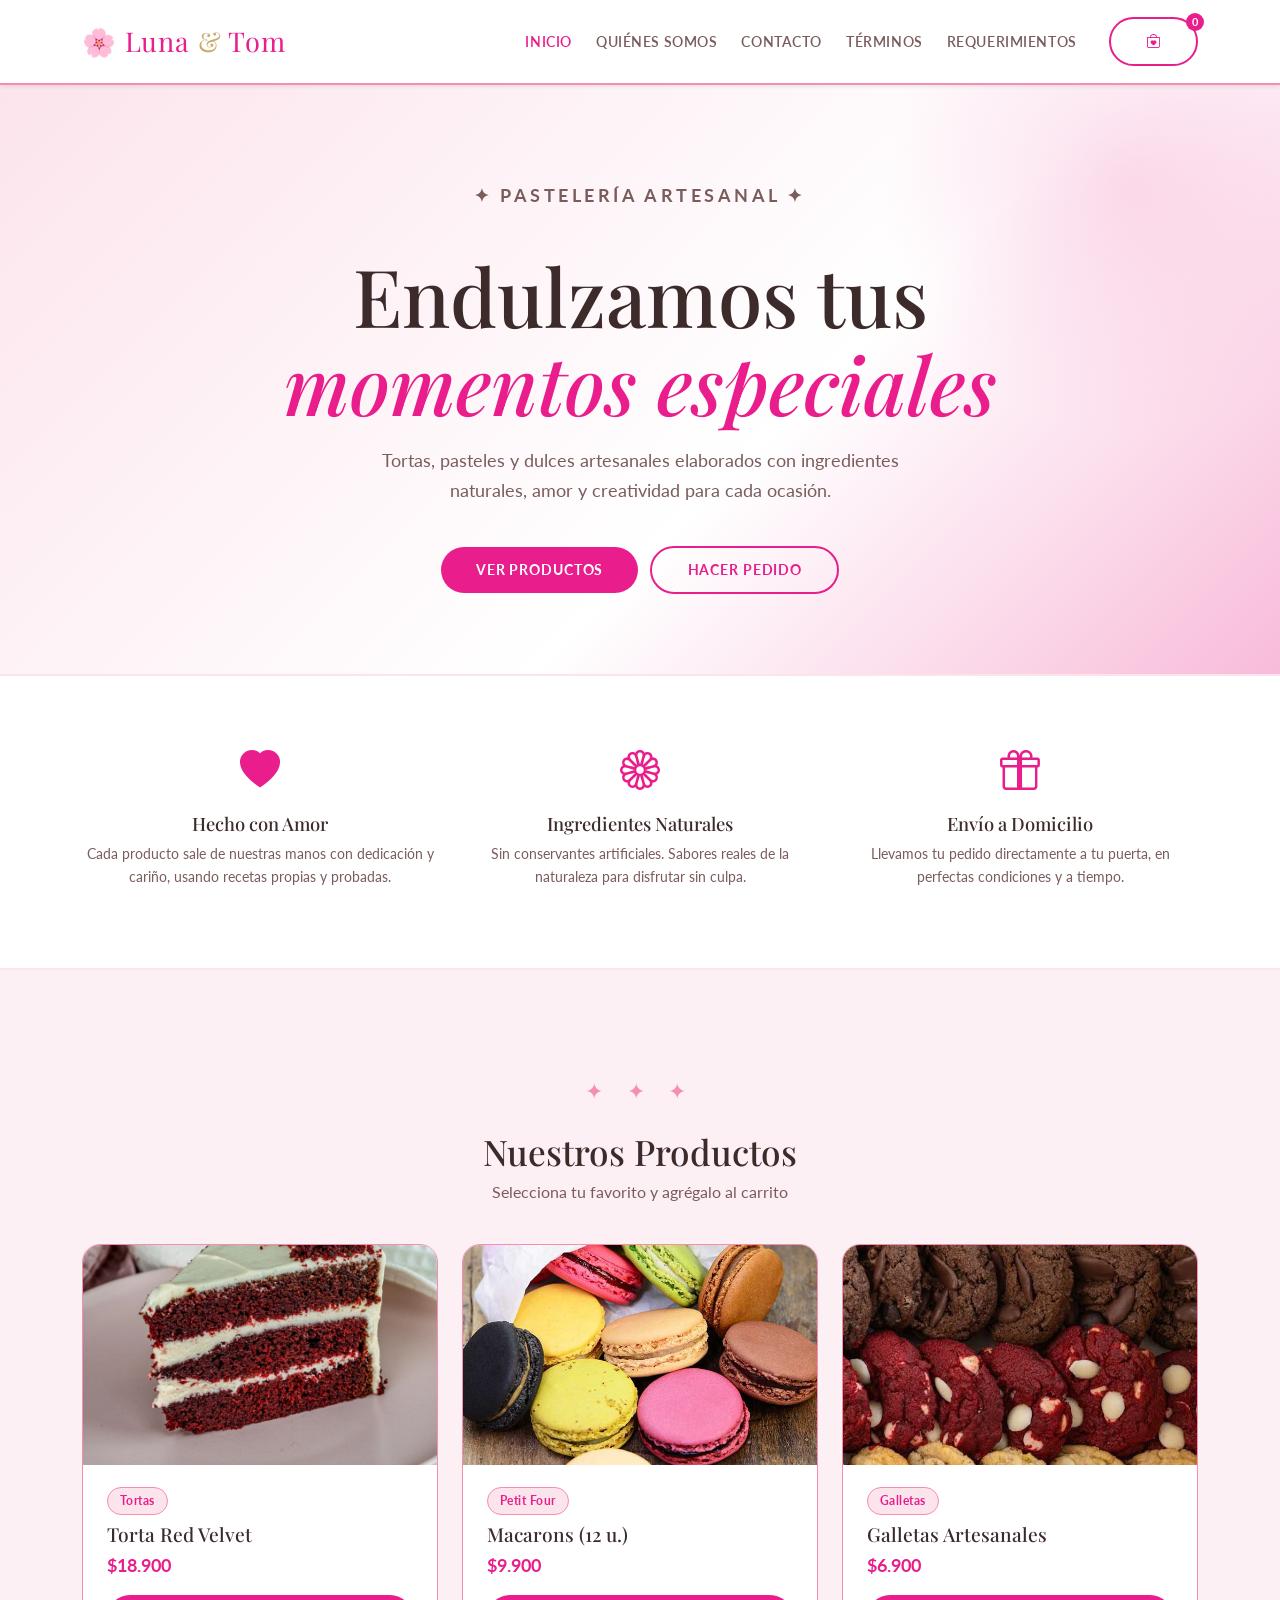
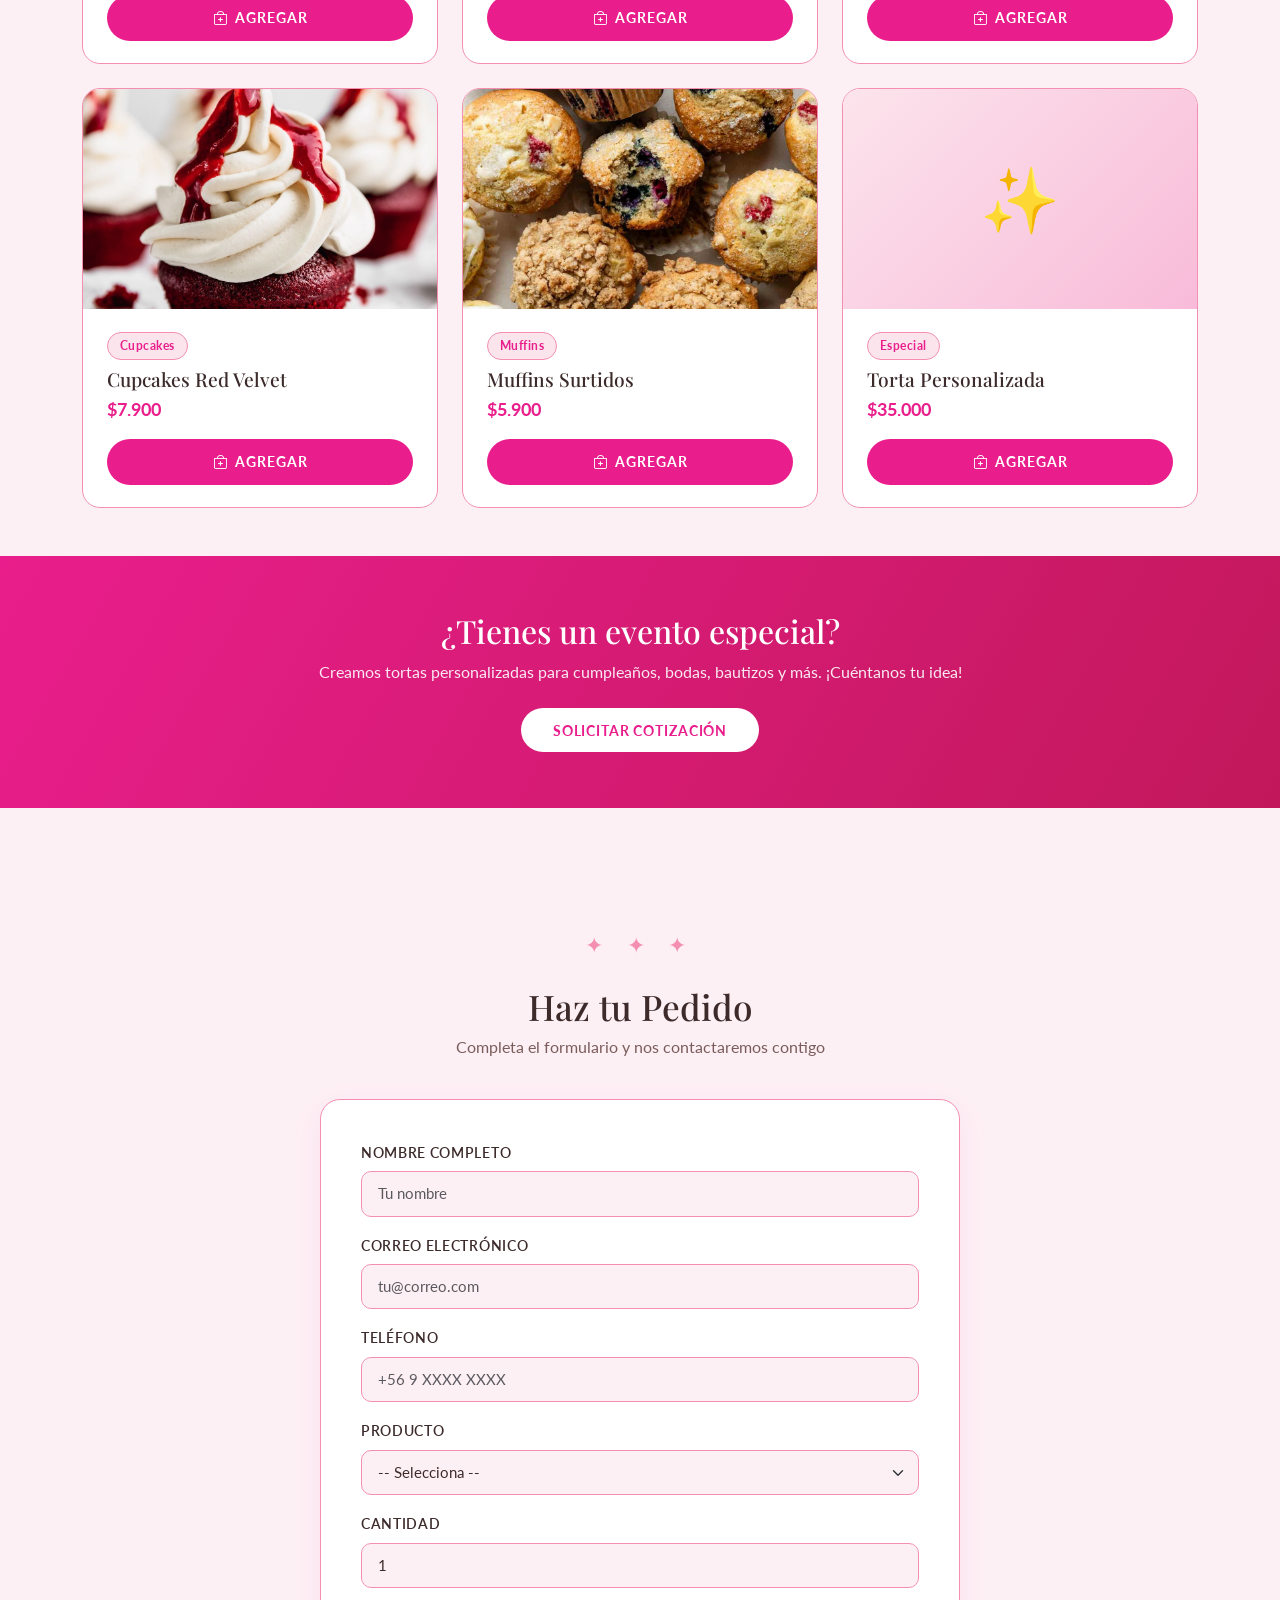
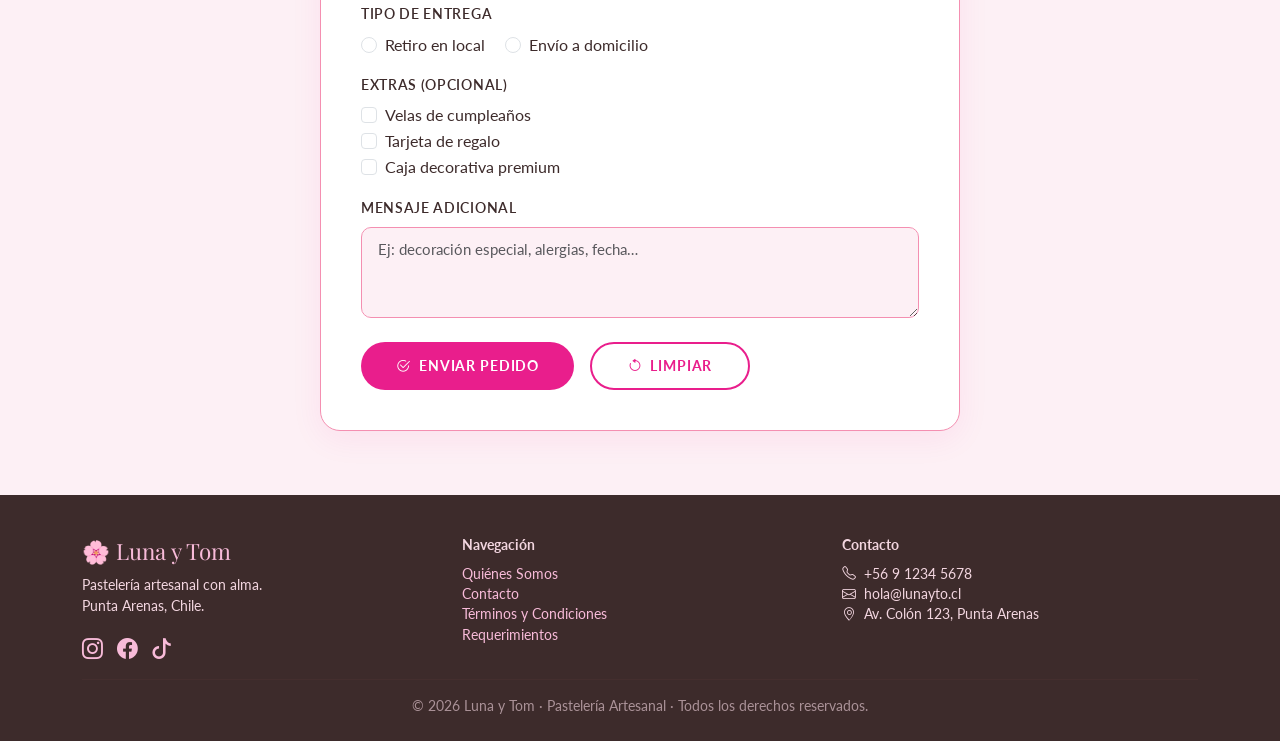
==== index.html @ a7d25763 "Add files via upload" ====
<!DOCTYPE html>
<html lang="es">
<head>
  <meta charset="UTF-8" />
  <meta name="viewport" content="width=device-width, initial-scale=1.0" />
  <title>Luna y Tom – Pastelería Artesanal</title>
 
  <!-- Bootstrap 5 -->
  <link href="https://cdn.jsdelivr.net/npm/bootstrap@5.3.3/dist/css/bootstrap.min.css" rel="stylesheet" />
  <!-- Google Fonts -->
  <link href="https://fonts.googleapis.com/css2?family=Playfair+Display:ital,wght@0,400;0,700;1,400&family=Lato:wght@300;400;700&display=swap" rel="stylesheet" />
  <!-- Bootstrap Icons -->
  <link href="https://cdn.jsdelivr.net/npm/bootstrap-icons@1.11.3/font/bootstrap-icons.css" rel="stylesheet" />
  <!-- Estilos propios -->
  <link rel="stylesheet" href="style.css" />
</head>
<body>
 
<!-- ══════════ NAVBAR ══════════ -->
<nav class="navbar navbar-expand-lg sticky-top shadow-sm">
  <div class="container">
    <a class="navbar-brand" href="index.html">🌸 Luna <span>&amp;</span> Tom</a>
    <button class="navbar-toggler" type="button" data-bs-toggle="collapse" data-bs-target="#navMenu">
      <span class="navbar-toggler-icon"></span>
    </button>
    <div class="collapse navbar-collapse" id="navMenu">
      <ul class="navbar-nav ms-auto align-items-lg-center gap-lg-2">
        <li class="nav-item"><a class="nav-link active" href="index.html">Inicio</a></li>
        <li class="nav-item"><a class="nav-link" href="nosotros.html">Quiénes Somos</a></li>
        <li class="nav-item"><a class="nav-link" href="contacto.html">Contacto</a></li>
        <li class="nav-item"><a class="nav-link" href="terminos.html">Términos</a></li>
        <li class="nav-item"><a class="nav-link" href="requerimientos.html">Requerimientos</a></li>
        <li class="nav-item ms-lg-3">
          <button class="btn-outline-luna cart-btn" id="btnCarrito" onclick="verCarrito()">
            <i class="bi bi-bag-heart"></i>
            <span class="cart-count" id="cartCount">0</span>
          </button>
        </li>
      </ul>
    </div>
  </div>
</nav>
 
<!-- ══════════ HERO ══════════ -->
<section class="hero">
  <p class="hero-eyebrow">✦ Pastelería Artesanal ✦</p>
  <h1>Endulzamos tus<br><em>momentos especiales</em></h1>
  <p>Tortas, pasteles y dulces artesanales elaborados con ingredientes naturales, amor y creatividad para cada ocasión.</p>
  <a href="#productos" class="btn-luna me-2">Ver Productos</a>
  <a href="#pedido" class="btn-outline-luna">Hacer Pedido</a>
</section>
 
<!-- ══════════ CARACTERÍSTICAS ══════════ -->
<section class="about-section fade-in">
  <div class="container">
    <div class="row text-center g-4">
      <div class="col-md-4 feature-box">
        <div class="about-icon"><i class="bi bi-heart-fill"></i></div>
        <h5>Hecho con Amor</h5>
        <p>Cada producto sale de nuestras manos con dedicación y cariño, usando recetas propias y probadas.</p>
      </div>
      <div class="col-md-4 feature-box">
        <div class="about-icon"><i class="bi bi-flower1"></i></div>
        <h5>Ingredientes Naturales</h5>
        <p>Sin conservantes artificiales. Sabores reales de la naturaleza para disfrutar sin culpa.</p>
      </div>
      <div class="col-md-4 feature-box">
        <div class="about-icon"><i class="bi bi-gift"></i></div>
        <h5>Envío a Domicilio</h5>
        <p>Llevamos tu pedido directamente a tu puerta, en perfectas condiciones y a tiempo.</p>
      </div>
    </div>
  </div>
</section>
 
<!-- ══════════ PRODUCTOS ══════════ -->
<section id="productos" class="container py-5">
  <div class="divider">✦ ✦ ✦</div>
  <h2 class="section-title">Nuestros Productos</h2>
  <p class="section-subtitle">Selecciona tu favorito y agrégalo al carrito</p>
  <div class="row g-4" id="productGrid"></div>
</section>
 
<!-- ══════════ BANNER ══════════ -->
<section class="banner-section fade-in">
  <div class="container">
    <h2>¿Tienes un evento especial?</h2>
    <p>Creamos tortas personalizadas para cumpleaños, bodas, bautizos y más. ¡Cuéntanos tu idea!</p>
    <a href="#pedido" class="btn-banner">Solicitar Cotización</a>
  </div>
</section>
 
<!-- ══════════ FORMULARIO PEDIDO ══════════ -->
<section id="pedido" class="form-section">
  <div class="divider">✦ ✦ ✦</div>
  <h2 class="section-title">Haz tu Pedido</h2>
  <p class="section-subtitle">Completa el formulario y nos contactaremos contigo</p>
 
  <div class="form-card fade-in">
    <form id="formPedido" novalidate>
 
      <div class="mb-3">
        <label class="form-label" for="nombre">Nombre completo</label>
        <input type="text" class="form-control" id="nombre" placeholder="Tu nombre" required minlength="3" />
        <div class="invalid-feedback">Ingresa tu nombre (mínimo 3 caracteres).</div>
      </div>
 
      <div class="mb-3">
        <label class="form-label" for="email">Correo electrónico</label>
        <input type="email" class="form-control" id="email" placeholder="tu@correo.com" required />
        <div class="invalid-feedback">Ingresa un correo válido.</div>
      </div>
 
      <div class="mb-3">
        <label class="form-label" for="telefono">Teléfono</label>
        <input type="tel" class="form-control" id="telefono" placeholder="+56 9 XXXX XXXX"
               pattern="^[\+]?[\d\s\-]{9,15}$" required />
        <div class="invalid-feedback">Ingresa un teléfono válido.</div>
      </div>
 
      <div class="mb-3">
        <label class="form-label" for="producto">Producto</label>
        <select class="form-select" id="producto" required>
          <option value="">-- Selecciona --</option>
          <option>Torta Red Velvet</option>
          <option>Macarons (12 u.)</option>
          <option>Galletas Artesanales</option>
          <option>Cupcakes Red Velvet</option>
          <option>Muffins Surtidos</option>
          <option>Torta Personalizada</option>
        </select>
        <div class="invalid-feedback">Elige un producto.</div>
      </div>
 
      <div class="mb-3">
        <label class="form-label" for="cantidad">Cantidad</label>
        <input type="number" class="form-control" id="cantidad" value="1" min="1" max="50" required />
        <div class="invalid-feedback">Cantidad entre 1 y 50.</div>
      </div>
 
      <!-- Radio: tipo de entrega -->
      <div class="mb-3">
        <label class="form-label d-block">Tipo de entrega</label>
        <div class="form-check form-check-inline">
          <input class="form-check-input" type="radio" name="entrega" id="retiro" value="retiro" required />
          <label class="form-check-label" for="retiro">Retiro en local</label>
        </div>
        <div class="form-check form-check-inline">
          <input class="form-check-input" type="radio" name="entrega" id="domicilio" value="domicilio" />
          <label class="form-check-label" for="domicilio">Envío a domicilio</label>
        </div>
        <div class="invalid-feedback d-block" id="entregaError"></div>
      </div>
 
      <!-- Checkboxes: extras -->
      <div class="mb-3">
        <label class="form-label d-block">Extras (opcional)</label>
        <div class="form-check">
          <input class="form-check-input" type="checkbox" id="velas" />
          <label class="form-check-label" for="velas">Velas de cumpleaños</label>
        </div>
        <div class="form-check">
          <input class="form-check-input" type="checkbox" id="tarjeta" />
          <label class="form-check-label" for="tarjeta">Tarjeta de regalo</label>
        </div>
        <div class="form-check">
          <input class="form-check-input" type="checkbox" id="caja" />
          <label class="form-check-label" for="caja">Caja decorativa premium</label>
        </div>
      </div>
 
      <div class="mb-4">
        <label class="form-label" for="mensaje">Mensaje adicional</label>
        <textarea class="form-control" id="mensaje" rows="3"
                  placeholder="Ej: decoración especial, alergias, fecha…"></textarea>
      </div>
 
      <div class="d-flex gap-3 flex-wrap">
        <button type="submit" class="btn-luna">
          <i class="bi bi-check2-circle me-1"></i> Enviar Pedido
        </button>
        <button type="button" class="btn-outline-luna" onclick="resetForm()">
          <i class="bi bi-arrow-counterclockwise me-1"></i> Limpiar
        </button>
      </div>
 
      <div id="resumenPedido" class="mt-4" style="display:none;"></div>
    </form>
  </div>
</section>
 
<!-- ══════════ FOOTER ══════════ -->
<footer>
  <div class="container">
    <div class="row gy-3">
      <div class="col-md-4">
        <div class="brand">🌸 Luna y Tom</div>
        <p>Pastelería artesanal con alma.<br>Punta Arenas, Chile.</p>
        <div class="mt-2">
          <a href="#" class="social-icon"><i class="bi bi-instagram"></i></a>
          <a href="#" class="social-icon"><i class="bi bi-facebook"></i></a>
          <a href="#" class="social-icon"><i class="bi bi-tiktok"></i></a>
        </div>
      </div>
      <div class="col-md-4">
        <strong>Navegación</strong>
        <ul class="list-unstyled mt-2">
          <li><a href="nosotros.html">Quiénes Somos</a></li>
          <li><a href="contacto.html">Contacto</a></li>
          <li><a href="terminos.html">Términos y Condiciones</a></li>
          <li><a href="requerimientos.html">Requerimientos</a></li>
        </ul>
      </div>
      <div class="col-md-4">
        <strong>Contacto</strong>
        <ul class="list-unstyled mt-2">
          <li><i class="bi bi-telephone me-1"></i> +56 9 1234 5678</li>
          <li><i class="bi bi-envelope me-1"></i> hola@lunayto.cl</li>
          <li><i class="bi bi-geo-alt me-1"></i> Av. Colón 123, Punta Arenas</li>
        </ul>
      </div>
    </div>
    <hr />
    <p class="text-center mb-0" style="opacity:.6;">
      © 2026 Luna y Tom · Pastelería Artesanal · Todos los derechos reservados.
    </p>
  </div>
</footer>
 
<!-- Toast -->
<div class="toast-container position-fixed bottom-0 end-0 p-3">
  <div id="toastMsg" class="toast align-items-center text-white border-0" role="alert">
    <div class="d-flex">
      <div class="toast-body" id="toastText"></div>
      <button type="button" class="btn-close btn-close-white me-2 m-auto" data-bs-dismiss="toast"></button>
    </div>
  </div>
</div>
 
<!-- Bootstrap JS -->
<script src="https://cdn.jsdelivr.net/npm/bootstrap@5.3.3/dist/js/bootstrap.bundle.min.js"></script>
<!-- JavaScript propio -->
<script src="main.js"></script>
 
</body>
</html>
---- style.css ----
/* ══════════════════════════════════════════
   Luna y Tom – Pastelería Artesanal
   style.css
   ══════════════════════════════════════════ */
 
:root {
  --rosa-claro:   #fce4ec;
  --rosa-medio:   #f8bbd9;
  --rosa-fuerte:  #e91e8c;
  --rosa-suave:   #fdf0f5;
  --rosa-borde:   #f48fb1;
  --dorado:       #c9a96e;
  --texto-oscuro: #3d2b2b;
  --texto-gris:   #7a5c5c;
  --blanco:       #fff;
}
 
* { box-sizing: border-box; }
 
body {
  font-family: 'Lato', sans-serif;
  background-color: var(--rosa-suave);
  color: var(--texto-oscuro);
  margin: 0;
}
 
/* ── NAVBAR ── */
.navbar {
  background-color: var(--blanco);
  border-bottom: 2px solid var(--rosa-borde);
  padding: 1rem 2rem;
}
.navbar-brand {
  font-family: 'Playfair Display', serif;
  font-size: 1.7rem;
  color: var(--rosa-fuerte) !important;
  letter-spacing: 0.03em;
}
.navbar-brand span { color: var(--dorado); }
.nav-link {
  font-weight: 600;
  color: var(--texto-gris) !important;
  letter-spacing: 0.04em;
  transition: color .2s;
  font-size: 0.9rem;
  text-transform: uppercase;
}
.nav-link:hover,
.nav-link.active { color: var(--rosa-fuerte) !important; }
 
/* ── HERO ── */
.hero {
  background: linear-gradient(135deg, var(--rosa-claro) 0%, #fff 60%, var(--rosa-medio) 100%);
  padding: 6rem 2rem 5rem;
  text-align: center;
  position: relative;
  overflow: hidden;
}
.hero::before {
  content: '';
  position: absolute;
  width: 500px; height: 500px;
  background: radial-gradient(circle, var(--rosa-medio) 0%, transparent 70%);
  top: -150px; right: -100px;
  border-radius: 50%;
  opacity: .5;
}
.hero-eyebrow {
  text-transform: uppercase;
  letter-spacing: .2em;
  font-size: .8rem;
  color: var(--dorado);
  font-weight: 700;
  margin-bottom: .8rem;
}
.hero h1 {
  font-family: 'Playfair Display', serif;
  font-size: clamp(2.5rem, 7vw, 5rem);
  line-height: 1.1;
  color: var(--texto-oscuro);
  margin-bottom: 1.2rem;
}
.hero h1 em { color: var(--rosa-fuerte); font-style: italic; }
.hero p {
  max-width: 520px;
  margin: 0 auto 2.5rem;
  font-size: 1.1rem;
  color: var(--texto-gris);
  line-height: 1.7;
}
 
/* ── BOTONES ── */
.btn-luna {
  background-color: var(--rosa-fuerte);
  color: var(--blanco);
  border: none;
  border-radius: 50px;
  padding: .75rem 2.2rem;
  font-weight: 700;
  font-size: .9rem;
  letter-spacing: .06em;
  text-transform: uppercase;
  transition: background .25s, transform .2s, box-shadow .2s;
  text-decoration: none;
  display: inline-block;
  cursor: pointer;
}
.btn-luna:hover {
  background-color: #c41679;
  transform: translateY(-2px);
  box-shadow: 0 8px 20px rgba(233,30,140,.25);
  color: #fff;
}
.btn-outline-luna {
  background-color: transparent;
  color: var(--rosa-fuerte);
  border: 2px solid var(--rosa-fuerte);
  border-radius: 50px;
  padding: .72rem 2.2rem;
  font-weight: 700;
  font-size: .9rem;
  letter-spacing: .06em;
  text-transform: uppercase;
  transition: all .25s;
  text-decoration: none;
  display: inline-block;
  cursor: pointer;
}
.btn-outline-luna:hover {
  background-color: var(--rosa-fuerte);
  color: #fff;
  transform: translateY(-2px);
}
 
/* ── DECORACIÓN ── */
.divider {
  text-align: center;
  color: var(--rosa-borde);
  font-size: 1.4rem;
  letter-spacing: .4em;
  margin: 3.5rem 0 1.5rem;
}
.section-title {
  font-family: 'Playfair Display', serif;
  font-size: 2.2rem;
  color: var(--texto-oscuro);
  text-align: center;
  margin-bottom: .4rem;
}
.section-subtitle {
  text-align: center;
  color: var(--texto-gris);
  font-size: 1rem;
  margin-bottom: 2.5rem;
}
 
/* ── CARDS PRODUCTO ── */
.product-card {
  background: var(--blanco);
  border: 1.5px solid var(--rosa-borde);
  border-radius: 18px;
  overflow: hidden;
  transition: transform .25s, box-shadow .25s;
  height: 100%;
}
.product-card:hover {
  transform: translateY(-6px);
  box-shadow: 0 16px 40px rgba(233,30,140,.12);
}
.product-card .product-img {
  width: 100%;
  height: 220px;
  object-fit: cover;
  display: block;
}
.product-card .card-img-placeholder {
  height: 220px;
  display: flex;
  align-items: center;
  justify-content: center;
  font-size: 4rem;
  background: linear-gradient(135deg, var(--rosa-claro), var(--rosa-medio));
}
.product-card .card-body { padding: 1.4rem 1.5rem; }
.product-card .card-title {
  font-family: 'Playfair Display', serif;
  font-size: 1.2rem;
  margin-bottom: .4rem;
}
.product-card .price {
  font-size: 1.1rem;
  color: var(--rosa-fuerte);
  font-weight: 700;
  margin-bottom: 1rem;
}
.badge-luna {
  background-color: var(--rosa-claro);
  color: var(--rosa-fuerte);
  border: 1px solid var(--rosa-borde);
  font-size: .75rem;
  font-weight: 700;
  border-radius: 50px;
  padding: .25rem .75rem;
  letter-spacing: .04em;
}
 
/* ── SECCIÓN NOSOTROS / FEATURES ── */
.about-section {
  background: var(--blanco);
  border-top: 2px solid var(--rosa-claro);
  border-bottom: 2px solid var(--rosa-claro);
  padding: 4rem 2rem;
}
.about-icon {
  font-size: 2.5rem;
  color: var(--rosa-fuerte);
  margin-bottom: .8rem;
}
.feature-box h5 {
  font-family: 'Playfair Display', serif;
  font-size: 1.15rem;
  margin-bottom: .4rem;
}
.feature-box p {
  font-size: .9rem;
  color: var(--texto-gris);
  line-height: 1.6;
}
 
/* ── FORMULARIO ── */
.form-section { padding: 4rem 2rem; }
.form-card {
  background: var(--blanco);
  border: 1.5px solid var(--rosa-borde);
  border-radius: 20px;
  padding: 2.5rem;
  max-width: 640px;
  margin: 0 auto;
  box-shadow: 0 8px 32px rgba(233,30,140,.07);
}
.form-label {
  font-weight: 600;
  color: var(--texto-oscuro);
  font-size: .85rem;
  text-transform: uppercase;
  letter-spacing: .05em;
}
.form-control,
.form-select {
  border: 1.5px solid var(--rosa-borde);
  border-radius: 10px;
  padding: .65rem 1rem;
  font-size: .95rem;
  background-color: var(--rosa-suave);
  color: var(--texto-oscuro);
  transition: border .2s, box-shadow .2s;
}
.form-control:focus,
.form-select:focus {
  border-color: var(--rosa-fuerte);
  box-shadow: 0 0 0 3px rgba(233,30,140,.15);
  outline: none;
  background-color: #fff;
}
.form-control.is-invalid { border-color: #dc3545; }
.invalid-feedback { font-size: .82rem; }
 
/* ── BANNER ── */
.banner-section {
  background: linear-gradient(120deg, var(--rosa-fuerte), #c2185b);
  padding: 3.5rem 2rem;
  text-align: center;
  color: #fff;
}
.banner-section h2 {
  font-family: 'Playfair Display', serif;
  font-size: 2rem;
  margin-bottom: .6rem;
}
.banner-section p { opacity: .9; margin-bottom: 1.5rem; }
.btn-banner {
  background: #fff;
  color: var(--rosa-fuerte);
  border-radius: 50px;
  padding: .7rem 2rem;
  font-weight: 700;
  text-transform: uppercase;
  letter-spacing: .06em;
  font-size: .9rem;
  transition: transform .2s, box-shadow .2s;
  text-decoration: none;
  display: inline-block;
}
.btn-banner:hover {
  transform: translateY(-2px);
  box-shadow: 0 8px 20px rgba(0,0,0,.2);
  color: var(--rosa-fuerte);
}
 
/* ── FOOTER ── */
footer {
  background: var(--texto-oscuro);
  color: #f3d6e0;
  padding: 2.5rem 2rem 1.5rem;
  font-size: .85rem;
}
footer .brand {
  font-family: 'Playfair Display', serif;
  font-size: 1.4rem;
  color: var(--rosa-medio);
  margin-bottom: .4rem;
}
footer a { color: var(--rosa-medio); text-decoration: none; }
footer a:hover { color: #fff; }
.social-icon {
  font-size: 1.3rem;
  margin-right: .6rem;
  transition: color .2s;
}
.social-icon:hover { color: #fff; }
footer hr { border-color: #5a3a3a; }
 
/* ── CARRITO BADGE ── */
.cart-btn { position: relative; }
.cart-count {
  position: absolute;
  top: -6px; right: -8px;
  background: var(--rosa-fuerte);
  color: #fff;
  border-radius: 50%;
  font-size: .7rem;
  font-weight: 700;
  width: 18px; height: 18px;
  display: flex;
  align-items: center;
  justify-content: center;
}
 
/* ── TOAST ── */
.toast-container { z-index: 9999; }
 
/* ── FADE-IN SCROLL ── */
.fade-in {
  opacity: 0;
  transform: translateY(24px);
  transition: opacity .5s ease, transform .5s ease;
}
.fade-in.visible {
  opacity: 1;
  transform: translateY(0);
}
 
/* ── RESPONSIVE ── */
@media (max-width: 576px) {
  .hero { padding: 4rem 1.2rem 3.5rem; }
  .form-card { padding: 1.5rem; }
}
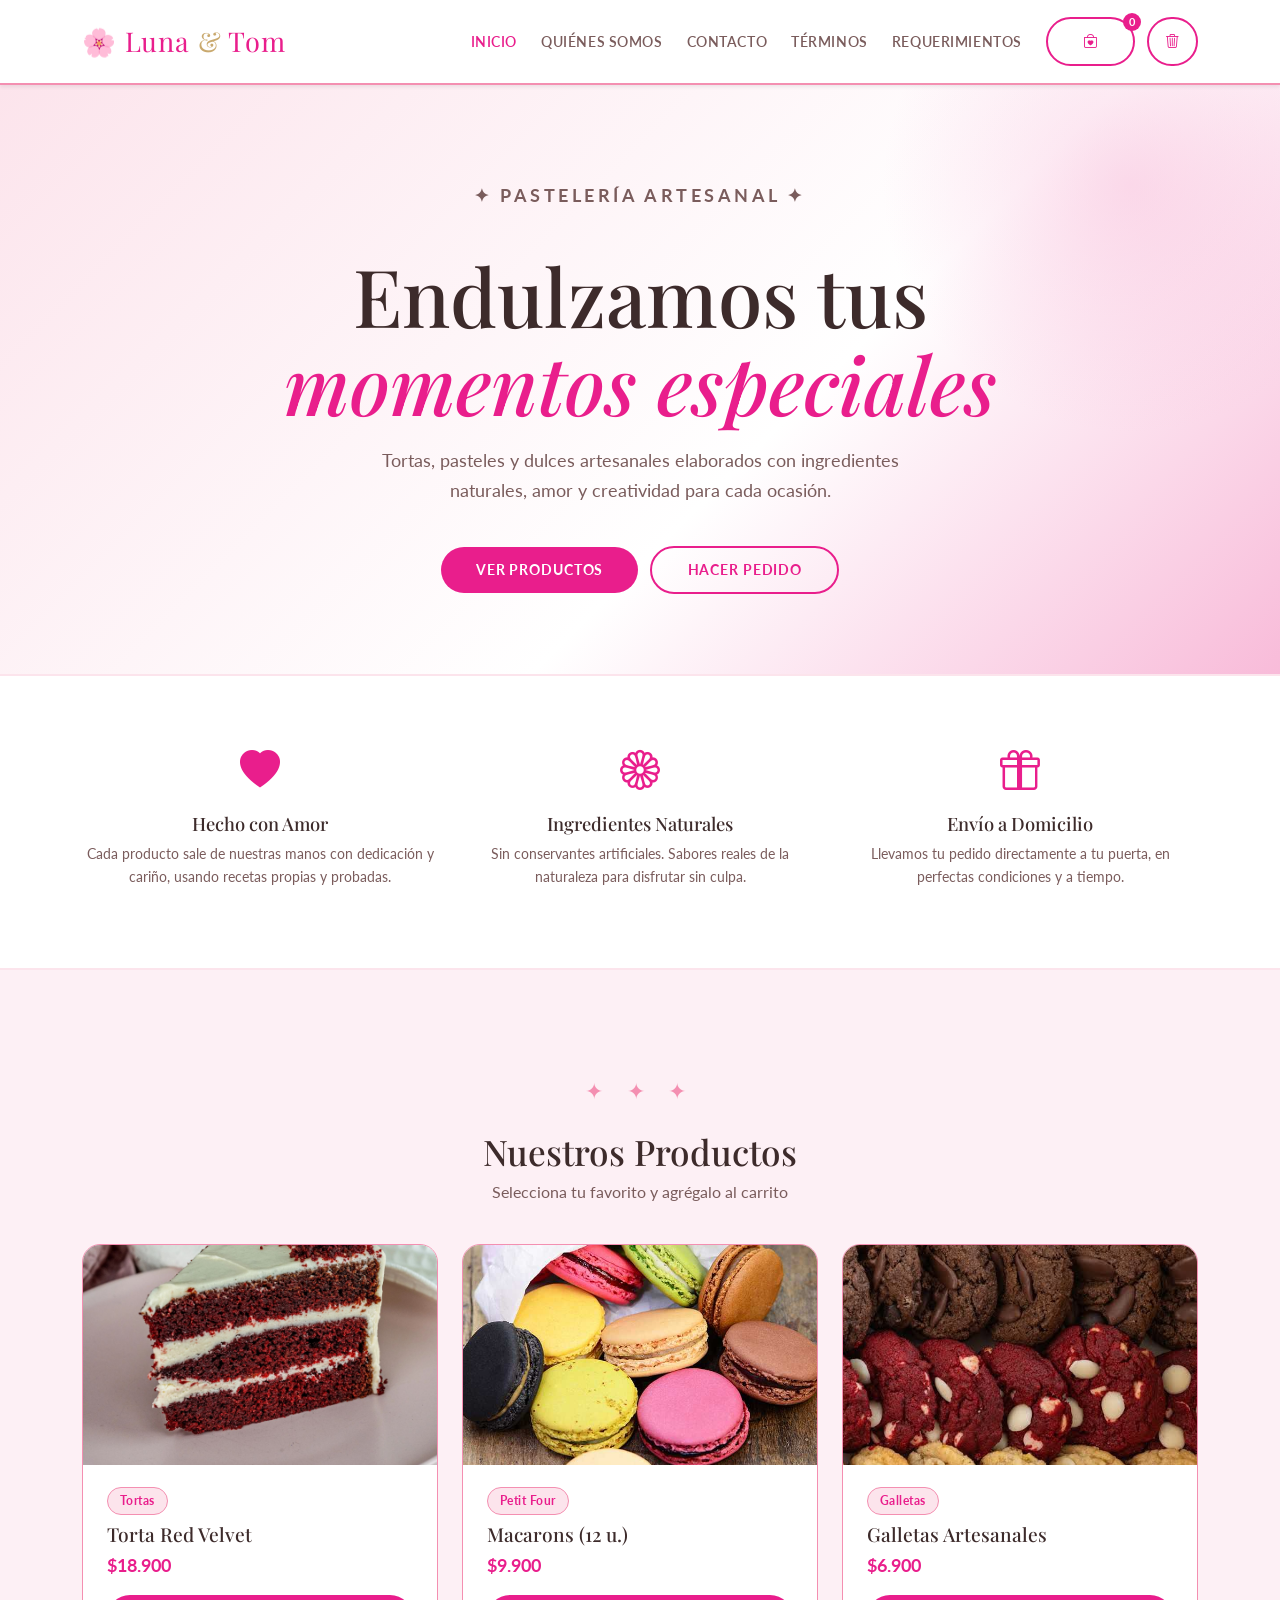
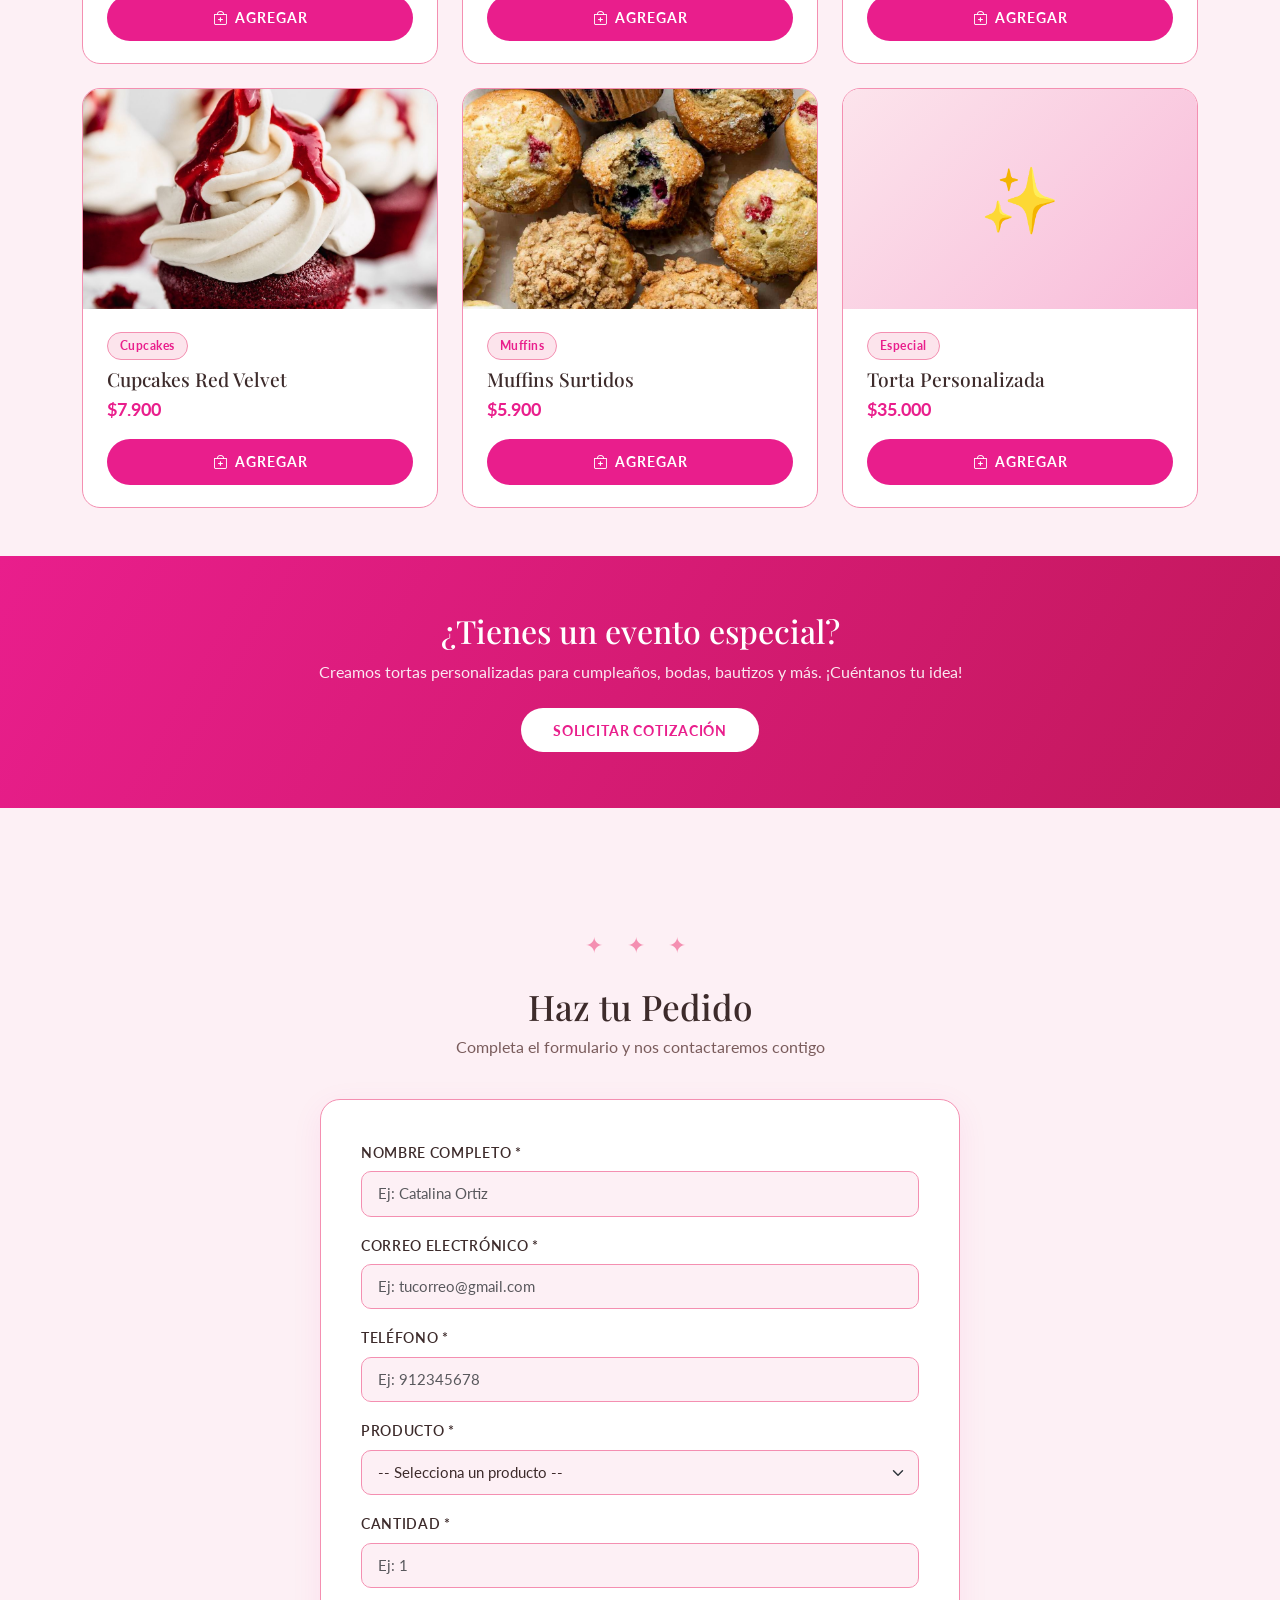
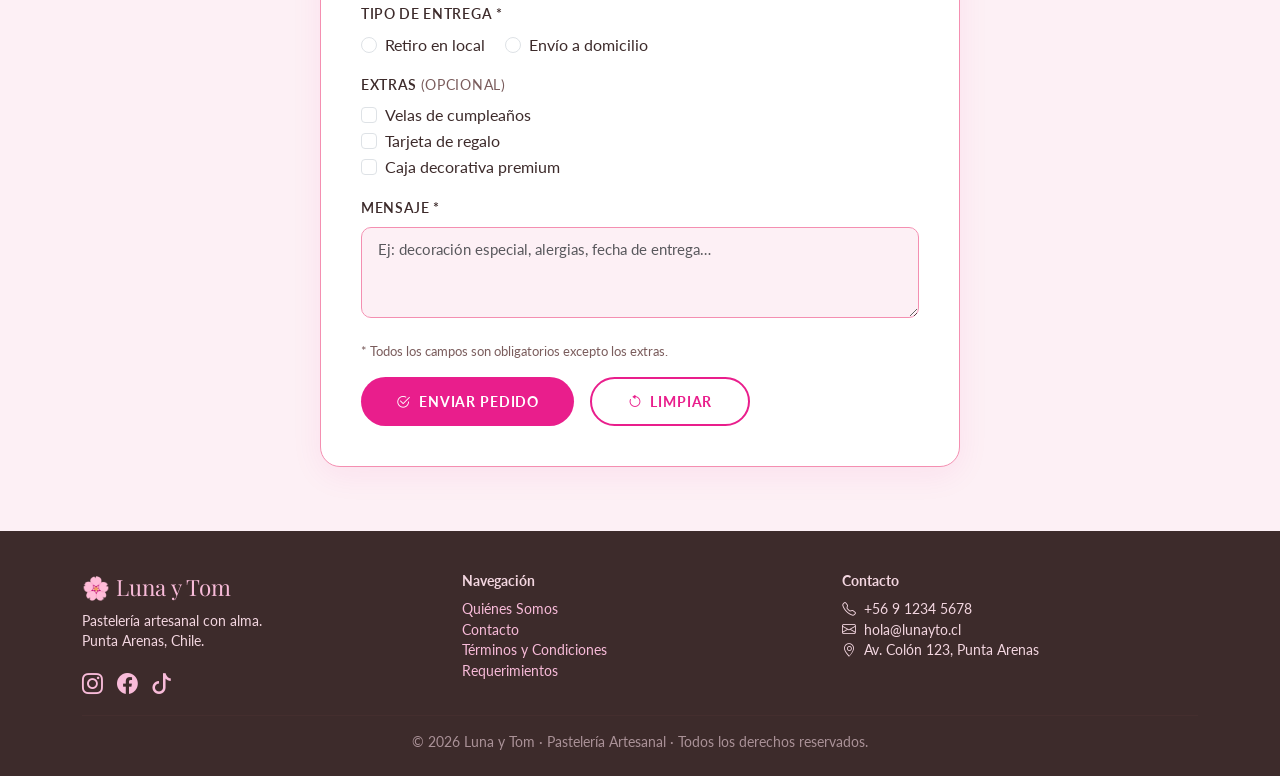
==== commit 95d7b939: "Update index.html" ====
--- a/index.html
+++ b/index.html
@@ -4,18 +4,14 @@
   <meta charset="UTF-8" />
   <meta name="viewport" content="width=device-width, initial-scale=1.0" />
   <title>Luna y Tom – Pastelería Artesanal</title>
- 
-  <!-- Bootstrap 5 -->
+
   <link href="https://cdn.jsdelivr.net/npm/bootstrap@5.3.3/dist/css/bootstrap.min.css" rel="stylesheet" />
-  <!-- Google Fonts -->
   <link href="https://fonts.googleapis.com/css2?family=Playfair+Display:ital,wght@0,400;0,700;1,400&family=Lato:wght@300;400;700&display=swap" rel="stylesheet" />
-  <!-- Bootstrap Icons -->
   <link href="https://cdn.jsdelivr.net/npm/bootstrap-icons@1.11.3/font/bootstrap-icons.css" rel="stylesheet" />
-  <!-- Estilos propios -->
   <link rel="stylesheet" href="style.css" />
 </head>
 <body>
- 
+
 <!-- ══════════ NAVBAR ══════════ -->
 <nav class="navbar navbar-expand-lg sticky-top shadow-sm">
   <div class="container">
@@ -30,17 +26,23 @@
         <li class="nav-item"><a class="nav-link" href="contacto.html">Contacto</a></li>
         <li class="nav-item"><a class="nav-link" href="terminos.html">Términos</a></li>
         <li class="nav-item"><a class="nav-link" href="requerimientos.html">Requerimientos</a></li>
-        <li class="nav-item ms-lg-3">
+        <li class="nav-item ms-lg-2">
           <button class="btn-outline-luna cart-btn" id="btnCarrito" onclick="verCarrito()">
             <i class="bi bi-bag-heart"></i>
             <span class="cart-count" id="cartCount">0</span>
           </button>
         </li>
+        <li class="nav-item ms-lg-1">
+          <button class="btn-outline-luna" onclick="vaciarCarrito()" title="Vaciar carrito"
+                  style="padding:.72rem 1rem;">
+            <i class="bi bi-trash3"></i>
+          </button>
+        </li>
       </ul>
     </div>
   </div>
 </nav>
- 
+
 <!-- ══════════ HERO ══════════ -->
 <section class="hero">
   <p class="hero-eyebrow">✦ Pastelería Artesanal ✦</p>
@@ -49,7 +51,7 @@
   <a href="#productos" class="btn-luna me-2">Ver Productos</a>
   <a href="#pedido" class="btn-outline-luna">Hacer Pedido</a>
 </section>
- 
+
 <!-- ══════════ CARACTERÍSTICAS ══════════ -->
 <section class="about-section fade-in">
   <div class="container">
@@ -72,7 +74,7 @@
     </div>
   </div>
 </section>
- 
+
 <!-- ══════════ PRODUCTOS ══════════ -->
 <section id="productos" class="container py-5">
   <div class="divider">✦ ✦ ✦</div>
@@ -80,7 +82,7 @@
   <p class="section-subtitle">Selecciona tu favorito y agrégalo al carrito</p>
   <div class="row g-4" id="productGrid"></div>
 </section>
- 
+
 <!-- ══════════ BANNER ══════════ -->
 <section class="banner-section fade-in">
   <div class="container">
@@ -89,58 +91,93 @@
     <a href="#pedido" class="btn-banner">Solicitar Cotización</a>
   </div>
 </section>
- 
+
 <!-- ══════════ FORMULARIO PEDIDO ══════════ -->
 <section id="pedido" class="form-section">
   <div class="divider">✦ ✦ ✦</div>
   <h2 class="section-title">Haz tu Pedido</h2>
   <p class="section-subtitle">Completa el formulario y nos contactaremos contigo</p>
- 
+
   <div class="form-card fade-in">
     <form id="formPedido" novalidate>
- 
-      <div class="mb-3">
-        <label class="form-label" for="nombre">Nombre completo</label>
-        <input type="text" class="form-control" id="nombre" placeholder="Tu nombre" required minlength="3" />
-        <div class="invalid-feedback">Ingresa tu nombre (mínimo 3 caracteres).</div>
-      </div>
- 
-      <div class="mb-3">
-        <label class="form-label" for="email">Correo electrónico</label>
-        <input type="email" class="form-control" id="email" placeholder="tu@correo.com" required />
-        <div class="invalid-feedback">Ingresa un correo válido.</div>
-      </div>
- 
-      <div class="mb-3">
-        <label class="form-label" for="telefono">Teléfono</label>
-        <input type="tel" class="form-control" id="telefono" placeholder="+56 9 XXXX XXXX"
-               pattern="^[\+]?[\d\s\-]{9,15}$" required />
-        <div class="invalid-feedback">Ingresa un teléfono válido.</div>
-      </div>
- 
-      <div class="mb-3">
-        <label class="form-label" for="producto">Producto</label>
+
+      <!-- NOMBRE: solo letras, bloqueado por JS y pattern -->
+      <div class="mb-3">
+        <label class="form-label" for="nombre">Nombre completo *</label>
+        <input
+          type="text"
+          class="form-control"
+          id="nombre"
+          data-tipo="texto"
+          placeholder="Ej: Catalina Ortiz"
+          required
+          minlength="3"
+          pattern="^[a-zA-ZáéíóúÁÉÍÓÚñÑ\s]{3,}$"
+        />
+        <div class="invalid-feedback">Ingresa tu nombre (solo letras, mínimo 3 caracteres).</div>
+      </div>
+
+      <!-- EMAIL: formato email válido -->
+      <div class="mb-3">
+        <label class="form-label" for="email">Correo electrónico *</label>
+        <input
+          type="email"
+          class="form-control"
+          id="email"
+          placeholder="Ej: tucorreo@gmail.com"
+          required
+        />
+        <div class="invalid-feedback">Ingresa un correo electrónico válido (ej: nombre@correo.com).</div>
+      </div>
+
+      <!-- TELÉFONO: solo números, bloqueado por JS y pattern -->
+      <div class="mb-3">
+        <label class="form-label" for="telefono">Teléfono *</label>
+        <input
+          type="tel"
+          class="form-control"
+          id="telefono"
+          data-tipo="telefono"
+          placeholder="Ej: 912345678"
+          required
+          pattern="^[0-9]{9,12}$"
+        />
+        <div class="invalid-feedback">Ingresa solo números (entre 9 y 12 dígitos).</div>
+      </div>
+
+      <!-- PRODUCTO: select obligatorio -->
+      <div class="mb-3">
+        <label class="form-label" for="producto">Producto *</label>
         <select class="form-select" id="producto" required>
-          <option value="">-- Selecciona --</option>
-          <option>Torta Red Velvet</option>
-          <option>Macarons (12 u.)</option>
-          <option>Galletas Artesanales</option>
-          <option>Cupcakes Red Velvet</option>
-          <option>Muffins Surtidos</option>
-          <option>Torta Personalizada</option>
+          <option value="">-- Selecciona un producto --</option>
+          <option value="Torta Red Velvet">Torta Red Velvet</option>
+          <option value="Macarons (12 u.)">Macarons (12 u.)</option>
+          <option value="Galletas Artesanales">Galletas Artesanales</option>
+          <option value="Cupcakes Red Velvet">Cupcakes Red Velvet</option>
+          <option value="Muffins Surtidos">Muffins Surtidos</option>
+          <option value="Torta Personalizada">Torta Personalizada</option>
         </select>
-        <div class="invalid-feedback">Elige un producto.</div>
-      </div>
- 
-      <div class="mb-3">
-        <label class="form-label" for="cantidad">Cantidad</label>
-        <input type="number" class="form-control" id="cantidad" value="1" min="1" max="50" required />
-        <div class="invalid-feedback">Cantidad entre 1 y 50.</div>
-      </div>
- 
-      <!-- Radio: tipo de entrega -->
-      <div class="mb-3">
-        <label class="form-label d-block">Tipo de entrega</label>
+        <div class="invalid-feedback">Debes seleccionar un producto.</div>
+      </div>
+
+      <!-- CANTIDAD: número entre 1 y 50 -->
+      <div class="mb-3">
+        <label class="form-label" for="cantidad">Cantidad *</label>
+        <input
+          type="number"
+          class="form-control"
+          id="cantidad"
+          placeholder="Ej: 1"
+          min="1"
+          max="50"
+          required
+        />
+        <div class="invalid-feedback">Ingresa una cantidad válida (número entre 1 y 50).</div>
+      </div>
+
+      <!-- ENTREGA: radio obligatorio -->
+      <div class="mb-3">
+        <label class="form-label d-block">Tipo de entrega *</label>
         <div class="form-check form-check-inline">
           <input class="form-check-input" type="radio" name="entrega" id="retiro" value="retiro" required />
           <label class="form-check-label" for="retiro">Retiro en local</label>
@@ -149,12 +186,12 @@
           <input class="form-check-input" type="radio" name="entrega" id="domicilio" value="domicilio" />
           <label class="form-check-label" for="domicilio">Envío a domicilio</label>
         </div>
-        <div class="invalid-feedback d-block" id="entregaError"></div>
-      </div>
- 
-      <!-- Checkboxes: extras -->
-      <div class="mb-3">
-        <label class="form-label d-block">Extras (opcional)</label>
+        <div id="entregaError" style="color:#dc3545; font-size:.82rem; display:none;"></div>
+      </div>
+
+      <!-- EXTRAS: opcionales -->
+      <div class="mb-3">
+        <label class="form-label d-block">Extras <span style="font-weight:400; color:var(--texto-gris);">(opcional)</span></label>
         <div class="form-check">
           <input class="form-check-input" type="checkbox" id="velas" />
           <label class="form-check-label" for="velas">Velas de cumpleaños</label>
@@ -168,13 +205,23 @@
           <label class="form-check-label" for="caja">Caja decorativa premium</label>
         </div>
       </div>
- 
+
+      <!-- MENSAJE: texto obligatorio -->
       <div class="mb-4">
-        <label class="form-label" for="mensaje">Mensaje adicional</label>
-        <textarea class="form-control" id="mensaje" rows="3"
-                  placeholder="Ej: decoración especial, alergias, fecha…"></textarea>
-      </div>
- 
+        <label class="form-label" for="mensaje">Mensaje *</label>
+        <textarea
+          class="form-control"
+          id="mensaje"
+          rows="3"
+          placeholder="Ej: decoración especial, alergias, fecha de entrega…"
+          required
+          minlength="10"
+        ></textarea>
+        <div class="invalid-feedback">El mensaje es obligatorio (mínimo 10 caracteres).</div>
+      </div>
+
+      <p class="mb-3" style="font-size:.82rem; color:var(--texto-gris);">* Todos los campos son obligatorios excepto los extras.</p>
+
       <div class="d-flex gap-3 flex-wrap">
         <button type="submit" class="btn-luna">
           <i class="bi bi-check2-circle me-1"></i> Enviar Pedido
@@ -183,12 +230,12 @@
           <i class="bi bi-arrow-counterclockwise me-1"></i> Limpiar
         </button>
       </div>
- 
+
       <div id="resumenPedido" class="mt-4" style="display:none;"></div>
     </form>
   </div>
 </section>
- 
+
 <!-- ══════════ FOOTER ══════════ -->
 <footer>
   <div class="container">
@@ -226,7 +273,7 @@
     </p>
   </div>
 </footer>
- 
+
 <!-- Toast -->
 <div class="toast-container position-fixed bottom-0 end-0 p-3">
   <div id="toastMsg" class="toast align-items-center text-white border-0" role="alert">
@@ -236,11 +283,8 @@
     </div>
   </div>
 </div>
- 
-<!-- Bootstrap JS -->
+
 <script src="https://cdn.jsdelivr.net/npm/bootstrap@5.3.3/dist/js/bootstrap.bundle.min.js"></script>
-<!-- JavaScript propio -->
 <script src="main.js"></script>
- 
 </body>
-</html>+</html>
